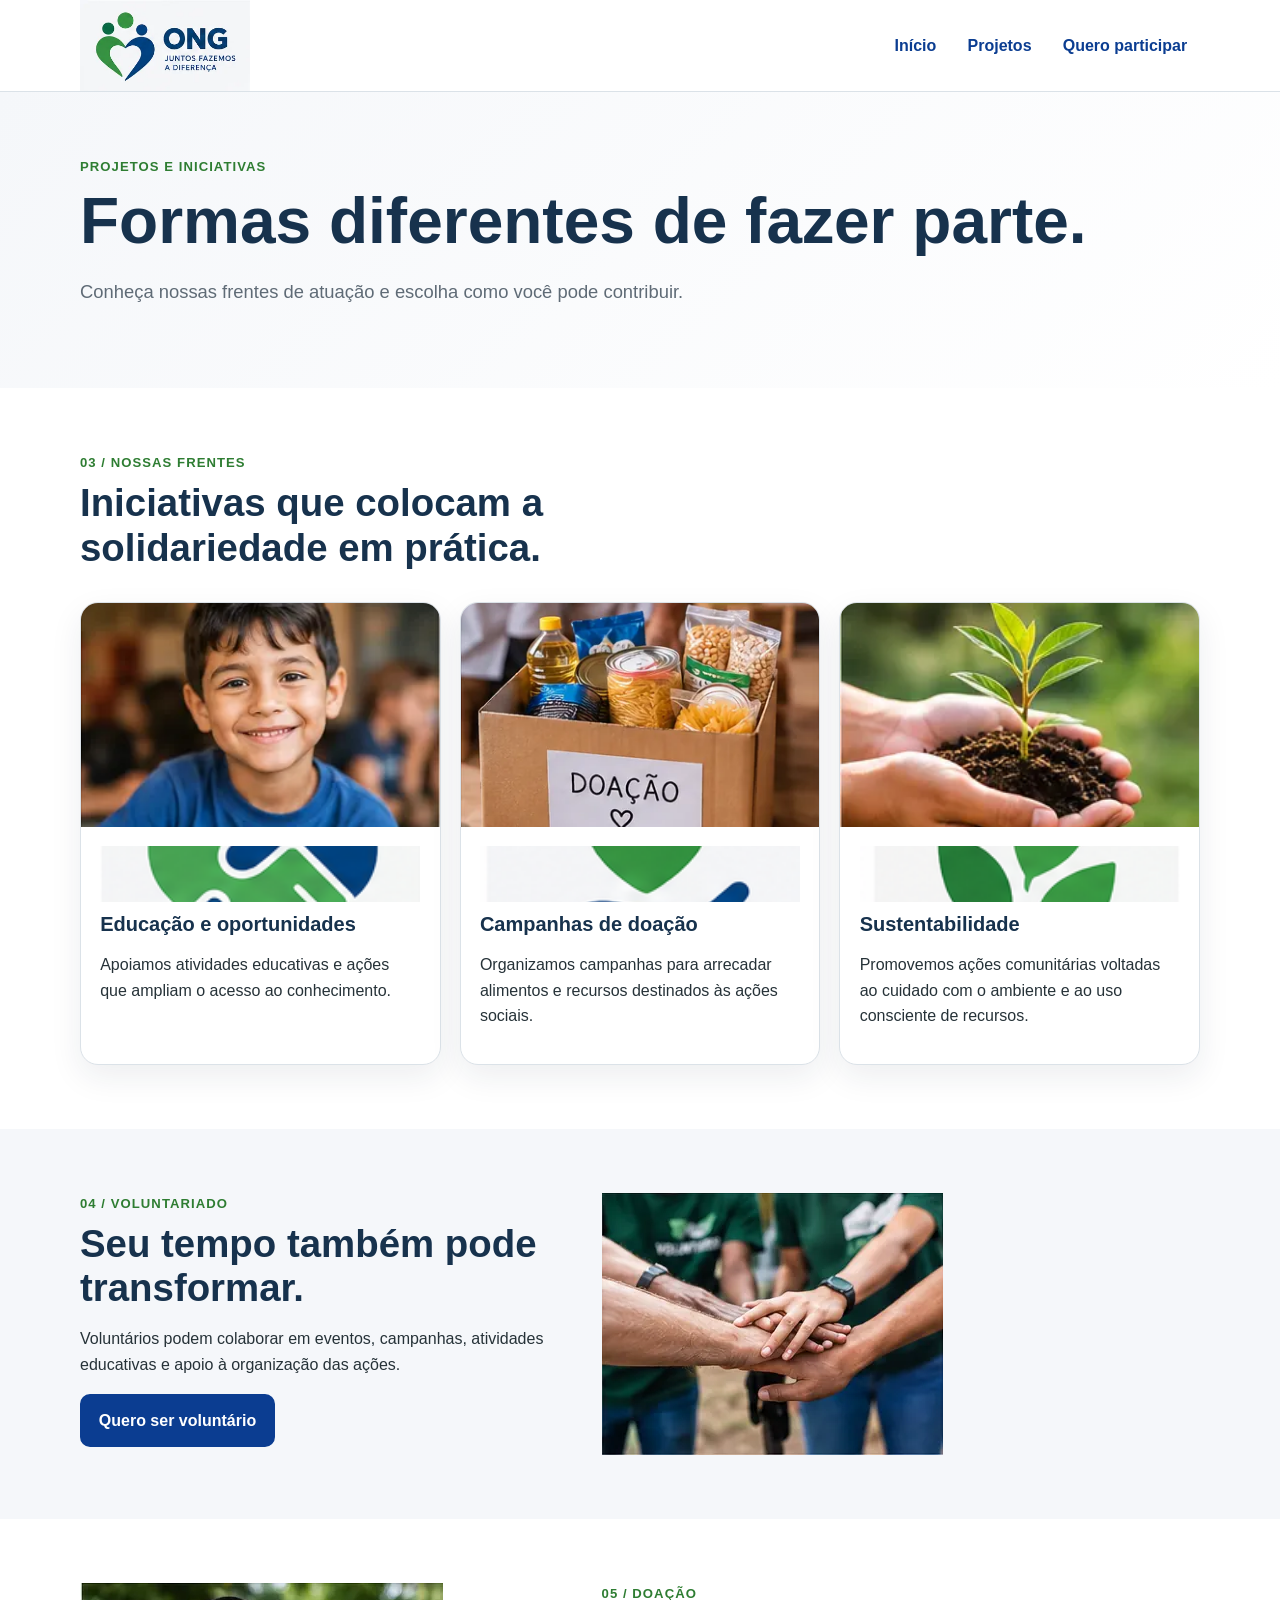
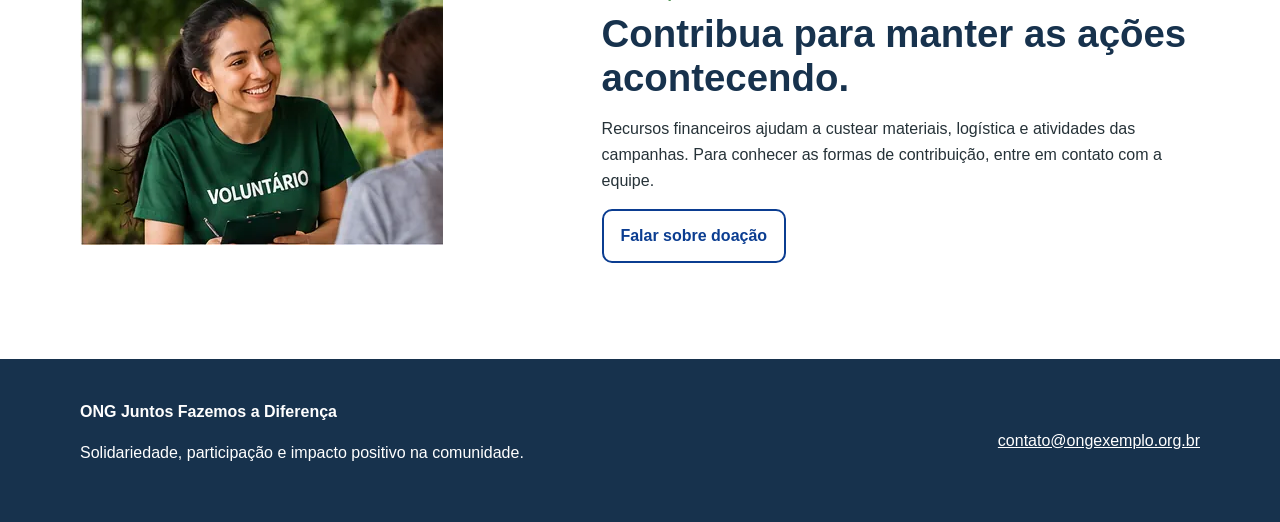
==== projetos.html @ 3ec0fb85 "Primeiro Commit" ====
<!doctype html>
<html lang="pt-BR">
<head>
  <meta charset="utf-8">
  <meta name="viewport" content="width=device-width, initial-scale=1">
  <meta name="description" content="ONG Juntos Fazemos a Diferença: conheça nossos projetos, doe e participe como voluntário.">
  <title>Projetos | ONG Juntos Fazemos a Diferença</title>
  <link rel="icon" href="assets/img/favicon.png" type="image/png">
  <link rel="stylesheet" href="assets/css/style.css">
</head>
<body>
<a class="skip-link" href="#conteudo">Pular para o conteúdo principal</a>
<header class="site-header">
  <div class="container header-inner">
    <a class="brand" href="index.html" aria-label="ONG Juntos Fazemos a Diferença - início">
      <picture><source srcset="assets/img/logo.webp" type="image/webp"><img src="assets/img/logo.png" alt="ONG Juntos Fazemos a Diferença" width="170" height="102"></picture>
    </a>
    <nav class="site-nav" aria-label="Navegação principal">
      <ul>
        <li><a href="index.html" data-page="index">Início</a></li>
        <li><a href="projetos.html" data-page="projetos">Projetos</a></li>
        <li><a href="cadastro.html" data-page="cadastro">Quero participar</a></li>
      </ul>
    </nav>
  </div>
</header>
<main id="conteudo">
<section class="hero" aria-labelledby="titulo-projetos">
  <div class="container">
    <p class="eyebrow">Projetos e iniciativas</p>
    <h1 id="titulo-projetos">Formas diferentes de fazer parte.</h1>
    <p class="lead">Conheça nossas frentes de atuação e escolha como você pode contribuir.</p>
  </div>
</section>

<section class="section" aria-labelledby="projetos-titulo">
  <div class="container">
    <div class="section-heading">
      <p class="eyebrow">03 / Nossas frentes</p>
      <h2 id="projetos-titulo">Iniciativas que colocam a solidariedade em prática.</h2>
    </div>
    <div class="cards">
      <article class="card">
        <picture><source srcset="assets/img/educacao.webp" type="image/webp"><img src="assets/img/educacao.jpg" alt="Criança sorrindo em uma ação de educação" width="293" height="193" loading="lazy"></picture>
        <div class="card-body"><img class="card-icon" src="assets/img/icone-voluntariado.png" alt="" aria-hidden="true"><h3>Educação e oportunidades</h3><p>Apoiamos atividades educativas e ações que ampliam o acesso ao conhecimento.</p></div>
      </article>
      <article class="card">
        <picture><source srcset="assets/img/doacao-alimentos.webp" type="image/webp"><img src="assets/img/doacao-alimentos.jpg" alt="Caixa com alimentos destinada a uma campanha de doação" width="293" height="193" loading="lazy"></picture>
        <div class="card-body"><img class="card-icon" src="assets/img/icone-doacao.png" alt="" aria-hidden="true"><h3>Campanhas de doação</h3><p>Organizamos campanhas para arrecadar alimentos e recursos destinados às ações sociais.</p></div>
      </article>
      <article class="card">
        <picture><source srcset="assets/img/sustentabilidade.webp" type="image/webp"><img src="assets/img/sustentabilidade.jpg" alt="Mudas sendo plantadas como parte de uma ação de sustentabilidade" width="260" height="193" loading="lazy"></picture>
        <div class="card-body"><img class="card-icon" src="assets/img/icone-sustentabilidade.png" alt="" aria-hidden="true"><h3>Sustentabilidade</h3><p>Promovemos ações comunitárias voltadas ao cuidado com o ambiente e ao uso consciente de recursos.</p></div>
      </article>
    </div>
  </div>
</section>

<section class="section alt" aria-labelledby="voluntariado-titulo">
  <div class="container contact-grid">
    <div>
      <p class="eyebrow">04 / Voluntariado</p>
      <h2 id="voluntariado-titulo">Seu tempo também pode transformar.</h2>
      <p>Voluntários podem colaborar em eventos, campanhas, atividades educativas e apoio à organização das ações.</p>
      <a class="button" href="cadastro.html">Quero ser voluntário</a>
    </div>
    <picture><source srcset="assets/img/voluntarios.webp" type="image/webp"><img src="assets/img/voluntarios.jpg" alt="Pessoas voluntárias unindo as mãos durante uma ação coletiva" width="341" height="262" loading="lazy"></picture>
  </div>
</section>

<section class="section" aria-labelledby="doacao-titulo">
  <div class="container contact-grid">
    <picture><source srcset="assets/img/atendimento.webp" type="image/webp"><img src="assets/img/atendimento.jpg" alt="Voluntária conversando com uma pessoa durante atendimento" width="363" height="262" loading="lazy"></picture>
    <div>
      <p class="eyebrow">05 / Doação</p>
      <h2 id="doacao-titulo">Contribua para manter as ações acontecendo.</h2>
      <p>Recursos financeiros ajudam a custear materiais, logística e atividades das campanhas. Para conhecer as formas de contribuição, entre em contato com a equipe.</p>
      <a class="button secondary" href="mailto:doacoes@ongexemplo.org.br">Falar sobre doação</a>
    </div>
  </div>
</section>
</main>
<footer class="site-footer">
  <div class="container footer-grid">
    <div>
      <strong>ONG Juntos Fazemos a Diferença</strong>
      <p>Solidariedade, participação e impacto positivo na comunidade.</p>
    </div>
    <div><a href="mailto:contato@ongexemplo.org.br">contato@ongexemplo.org.br</a></div>
  </div>
</footer>

</body>
</html>
---- assets/css/style.css ----
:root {
  --blue: #0b3d91;
  --green: #2e7d32;
  --green-light: #81c784;
  --sky: #a7d8f0;
  --surface: #f5f7fa;
  --text: #263238;
  --muted: #5f6b76;
  --white: #ffffff;
  --border: #dbe2e8;
  --shadow: 0 12px 32px rgba(25, 43, 60, .08);
  --radius: 18px;
  --max: 1120px;
}

* { box-sizing: border-box; }
html { scroll-behavior: smooth; }
body {
  margin: 0;
  font-family: Arial, Helvetica, sans-serif;
  color: var(--text);
  background: var(--white);
  line-height: 1.6;
}
img { display: block; max-width: 100%; height: auto; }
a { color: var(--blue); }
a:focus-visible, button:focus-visible, input:focus-visible, select:focus-visible, textarea:focus-visible {
  outline: 3px solid var(--sky);
  outline-offset: 3px;
}
.skip-link {
  position: absolute; left: 1rem; top: -5rem; z-index: 100;
  background: var(--blue); color: #fff; padding: .75rem 1rem; border-radius: 8px;
}
.skip-link:focus { top: 1rem; }
.container { width: min(calc(100% - 2rem), var(--max)); margin-inline: auto; }
.site-header { border-bottom: 1px solid var(--border); background: #fff; position: sticky; top: 0; z-index: 50; }
.header-inner { min-height: 78px; display: flex; align-items: center; justify-content: space-between; gap: 1.5rem; }
.brand img { width: 170px; }
.site-nav ul { list-style: none; display: flex; flex-wrap: wrap; gap: .35rem; margin: 0; padding: 0; }
.site-nav a { display: block; padding: .55rem .8rem; border-radius: 8px; text-decoration: none; font-weight: 700; }
.site-nav a:hover, .site-nav a[aria-current="page"] { background: var(--surface); }
main { min-height: 60vh; }
.hero { padding: 4rem 0; background: linear-gradient(135deg, #f5f7fa, #fff); }
.hero-grid { display: grid; grid-template-columns: 1.05fr .95fr; align-items: center; gap: 3rem; }
.eyebrow { margin: 0 0 .5rem; color: var(--green); font-weight: 800; text-transform: uppercase; letter-spacing: .08em; font-size: .82rem; }
h1, h2, h3 { line-height: 1.15; color: #17324d; }
h1 { font-size: clamp(2.2rem, 5vw, 4rem); margin: 0 0 1rem; }
h2 { font-size: clamp(1.7rem, 3vw, 2.5rem); margin: 0 0 .8rem; }
h3 { font-size: 1.25rem; margin: .4rem 0 .5rem; }
.lead { font-size: 1.15rem; color: var(--muted); max-width: 62ch; }
.hero-media img { width: 100%; aspect-ratio: 16/10; object-fit: cover; border-radius: var(--radius); box-shadow: var(--shadow); }
.actions { display: flex; flex-wrap: wrap; gap: .8rem; margin-top: 1.5rem; }
.button { display: inline-block; border: 2px solid var(--blue); background: var(--blue); color: #fff; padding: .75rem 1.05rem; border-radius: 10px; font-weight: 800; text-decoration: none; }
.button.secondary { background: transparent; color: var(--blue); }
.section { padding: 4rem 0; }
.section.alt { background: var(--surface); }
.section-heading { max-width: 720px; margin-bottom: 2rem; }
.cards { display: grid; grid-template-columns: repeat(3, 1fr); gap: 1.2rem; }
.card { background: #fff; border: 1px solid var(--border); border-radius: var(--radius); overflow: hidden; box-shadow: var(--shadow); }
.card img { width: 100%; aspect-ratio: 16/10; object-fit: cover; }
.card-body { padding: 1.2rem; }
.card-icon { width: 56px; height: 56px; object-fit: contain; margin-bottom: .7rem; }
.contact-grid { display: grid; grid-template-columns: .9fr 1.1fr; gap: 2rem; align-items: start; }
address { font-style: normal; background: var(--surface); border: 1px solid var(--border); padding: 1.2rem; border-radius: var(--radius); }
address p { margin: .35rem 0; }
.site-footer { background: #17324d; color: #fff; padding: 2.5rem 0; margin-top: 2rem; }
.footer-grid { display: grid; grid-template-columns: 1fr auto; gap: 2rem; align-items: center; }
.site-footer a { color: #fff; }
.form-wrap { max-width: 900px; margin-inline: auto; }
fieldset { border: 1px solid var(--border); border-radius: var(--radius); padding: 1.25rem; margin: 0 0 1.25rem; background: #fff; }
legend { font-weight: 800; color: var(--blue); padding: 0 .45rem; }
.form-grid { display: grid; grid-template-columns: repeat(2, minmax(0, 1fr)); gap: 1rem; }
.field { display: flex; flex-direction: column; gap: .35rem; }
.field.full { grid-column: 1 / -1; }
label { font-weight: 700; }
input, select, textarea { width: 100%; border: 1px solid #aebbc6; border-radius: 9px; padding: .72rem .8rem; font: inherit; color: var(--text); background: #fff; }
input:invalid:not(:placeholder-shown), select:invalid:not(:focus) { border-color: #b42318; }
.help { margin: 0; font-size: .86rem; color: var(--muted); }
.status { margin-top: 1rem; padding: .9rem 1rem; border-radius: 10px; background: #edf7ee; color: #1b5e20; }
.note { color: var(--muted); font-size: .9rem; }
@media (max-width: 820px) {
  .header-inner, .footer-grid { align-items: flex-start; flex-direction: column; padding-block: 1rem; }
  .hero-grid, .contact-grid { grid-template-columns: 1fr; }
  .cards { grid-template-columns: 1fr; }
  .form-grid { grid-template-columns: 1fr; }
  .field.full { grid-column: auto; }
}
@media (prefers-reduced-motion: reduce) { html { scroll-behavior: auto; } }
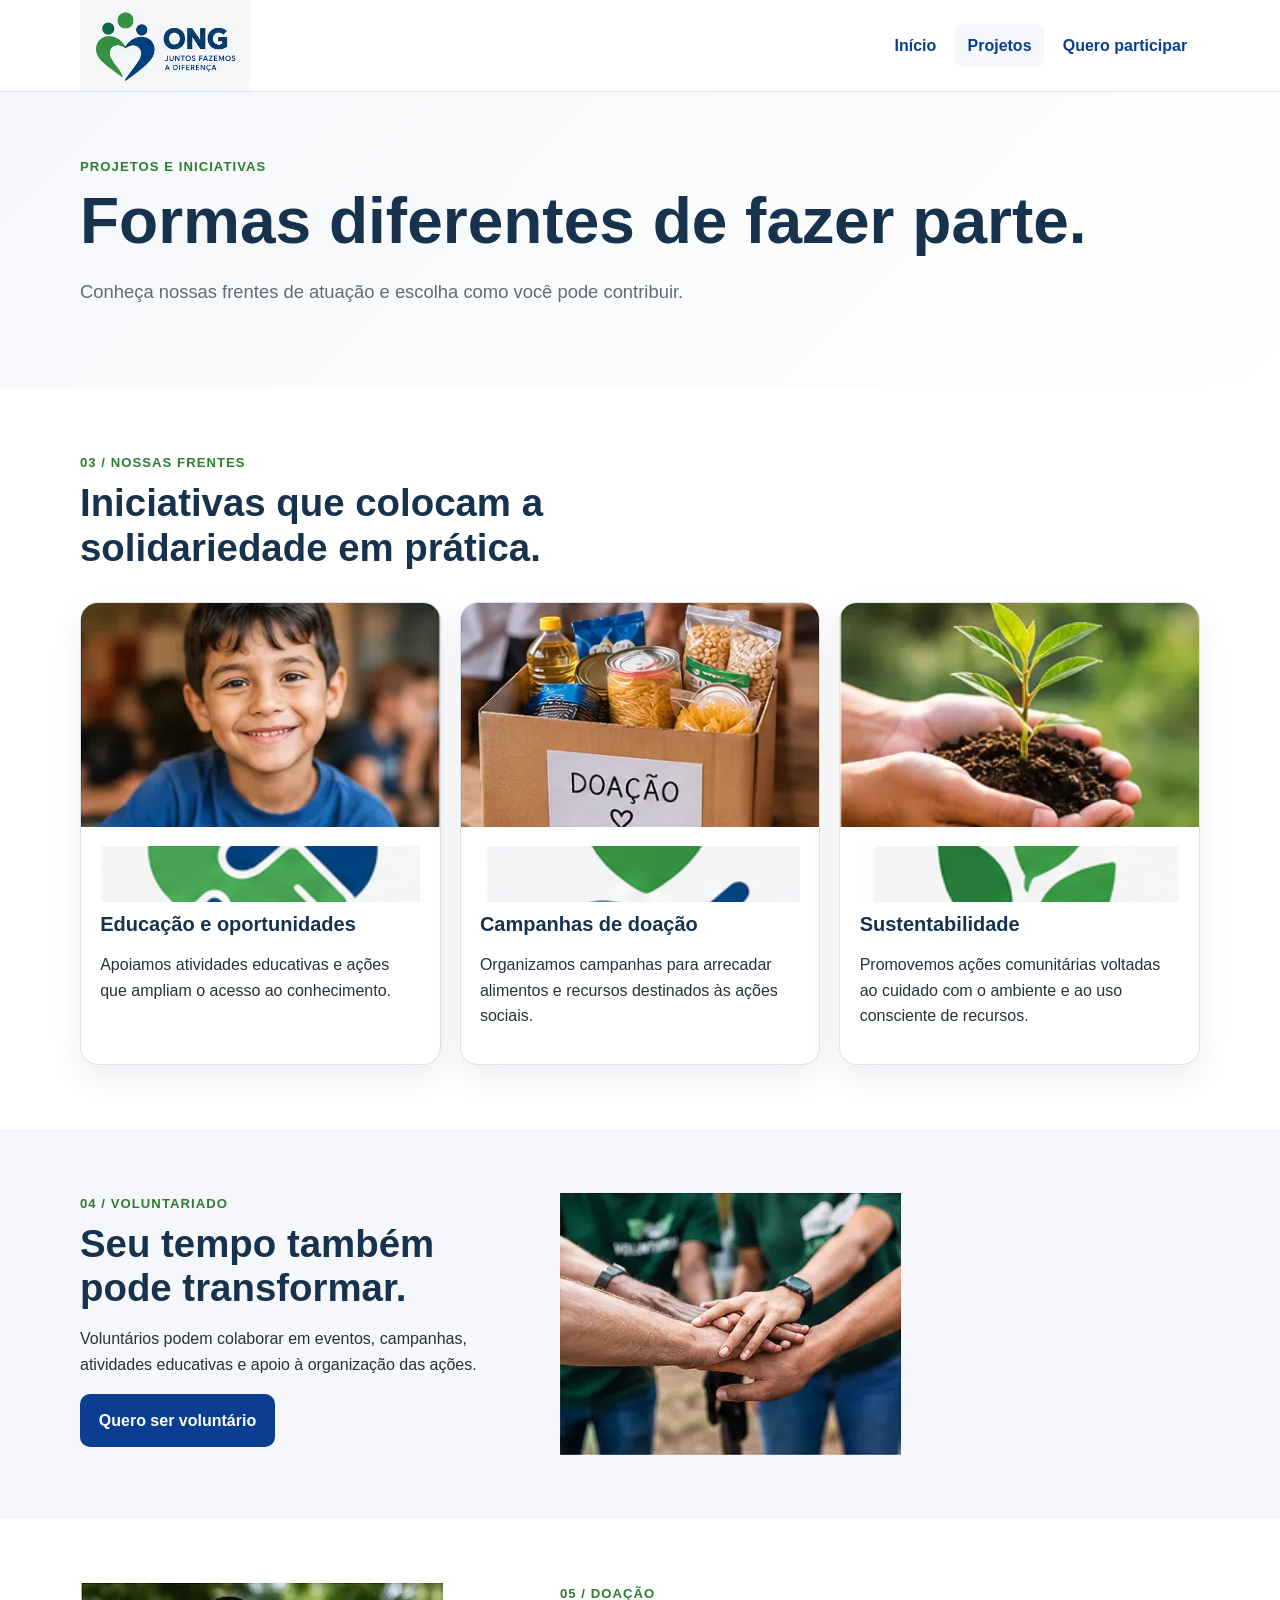
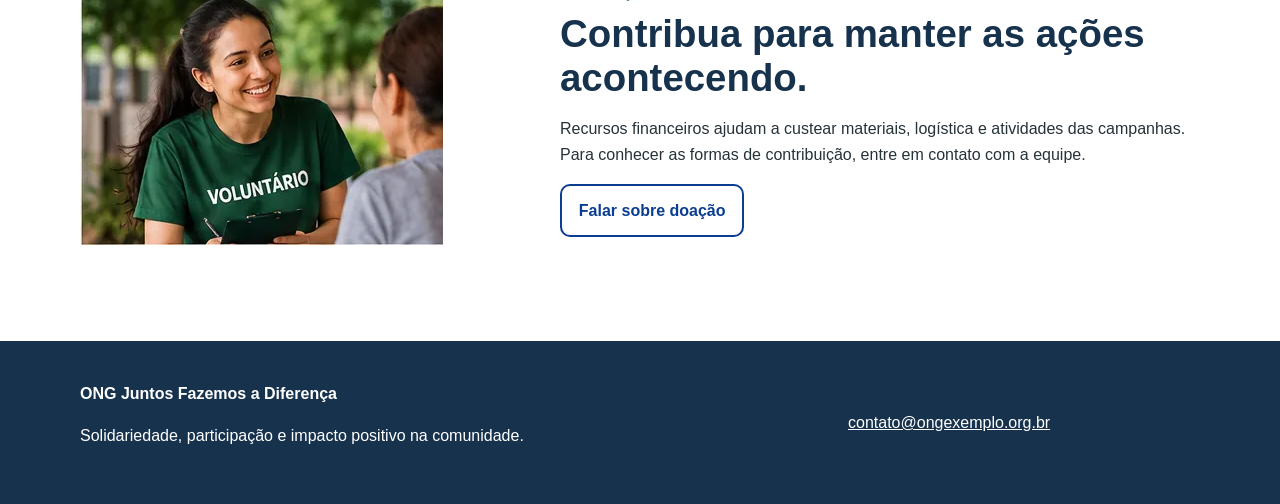
==== commit 553bcc74: "Update: cria arquivo .js e adiciona código em projetos.html" ====
--- a/projetos.html
+++ b/projetos.html
@@ -24,7 +24,7 @@
     </nav>
   </div>
 </header>
-<main id="conteudo">
+<main id="conteudo" data-page="projetos">
 <section class="hero" aria-labelledby="titulo-projetos">
   <div class="container">
     <p class="eyebrow">Projetos e iniciativas</p>
@@ -39,20 +39,8 @@
       <p class="eyebrow">03 / Nossas frentes</p>
       <h2 id="projetos-titulo">Iniciativas que colocam a solidariedade em prática.</h2>
     </div>
-    <div class="cards">
-      <article class="card">
-        <picture><source srcset="assets/img/educacao.webp" type="image/webp"><img src="assets/img/educacao.jpg" alt="Criança sorrindo em uma ação de educação" width="293" height="193" loading="lazy"></picture>
-        <div class="card-body"><img class="card-icon" src="assets/img/icone-voluntariado.png" alt="" aria-hidden="true"><h3>Educação e oportunidades</h3><p>Apoiamos atividades educativas e ações que ampliam o acesso ao conhecimento.</p></div>
-      </article>
-      <article class="card">
-        <picture><source srcset="assets/img/doacao-alimentos.webp" type="image/webp"><img src="assets/img/doacao-alimentos.jpg" alt="Caixa com alimentos destinada a uma campanha de doação" width="293" height="193" loading="lazy"></picture>
-        <div class="card-body"><img class="card-icon" src="assets/img/icone-doacao.png" alt="" aria-hidden="true"><h3>Campanhas de doação</h3><p>Organizamos campanhas para arrecadar alimentos e recursos destinados às ações sociais.</p></div>
-      </article>
-      <article class="card">
-        <picture><source srcset="assets/img/sustentabilidade.webp" type="image/webp"><img src="assets/img/sustentabilidade.jpg" alt="Mudas sendo plantadas como parte de uma ação de sustentabilidade" width="260" height="193" loading="lazy"></picture>
-        <div class="card-body"><img class="card-icon" src="assets/img/icone-sustentabilidade.png" alt="" aria-hidden="true"><h3>Sustentabilidade</h3><p>Promovemos ações comunitárias voltadas ao cuidado com o ambiente e ao uso consciente de recursos.</p></div>
-      </article>
-    </div>
+    <div class="cards" id="lista-projetos"></div>
+    <noscript><p>Ative o JavaScript para ver a lista de projetos.</p></noscript>
   </div>
 </section>
 
@@ -90,5 +78,20 @@
   </div>
 </footer>
 
+<template id="tpl-projeto">
+  <article class="card">
+    <picture>
+      <source type="image/webp">
+      <img class="card-foto" height="193" loading="lazy" alt="">
+    </picture>
+    <div class="card-body">
+      <img class="card-icon" alt="" aria-hidden="true">
+      <h3></h3>
+      <p></p>
+    </div>
+  </article>
+</template>
+
+<script src="assets/js/templates.js" defer></script>
 </body>
-</html>
+</html>
--- a/assets/css/style.css
+++ b/assets/css/style.css
@@ -1,5 +1,7 @@
-
 :root {
+  /* ================================
+     DESIGN SYSTEM — CORES
+     ================================ */
   --blue: #0b3d91;
   --green: #2e7d32;
   --green-light: #81c784;
@@ -9,13 +11,23 @@
   --muted: #5f6b76;
   --white: #ffffff;
   --border: #dbe2e8;
-  --shadow: 0 12px 32px rgba(25, 43, 60, .08);
+
+  /* ================================
+     DESIGN SYSTEM — ESTRUTURA
+     ================================ */
+  --shadow: 0 12px 32px rgba(25, 43, 60, 0.08);
   --radius: 18px;
   --max: 1120px;
 }
 
-* { box-sizing: border-box; }
-html { scroll-behavior: smooth; }
+* {
+  box-sizing: border-box;
+}
+
+html {
+  scroll-behavior: smooth;
+}
+
 body {
   margin: 0;
   font-family: Arial, Helvetica, sans-serif;
@@ -23,68 +35,643 @@
   background: var(--white);
   line-height: 1.6;
 }
-img { display: block; max-width: 100%; height: auto; }
-a { color: var(--blue); }
-a:focus-visible, button:focus-visible, input:focus-visible, select:focus-visible, textarea:focus-visible {
+
+img {
+  display: block;
+  max-width: 100%;
+  height: auto;
+}
+
+a {
+  color: var(--blue);
+}
+
+/* ================================
+   ACESSIBILIDADE
+   ================================ */
+
+a:focus-visible,
+button:focus-visible,
+input:focus-visible,
+select:focus-visible,
+textarea:focus-visible {
   outline: 3px solid var(--sky);
   outline-offset: 3px;
 }
+
 .skip-link {
-  position: absolute; left: 1rem; top: -5rem; z-index: 100;
-  background: var(--blue); color: #fff; padding: .75rem 1rem; border-radius: 8px;
-}
-.skip-link:focus { top: 1rem; }
-.container { width: min(calc(100% - 2rem), var(--max)); margin-inline: auto; }
-.site-header { border-bottom: 1px solid var(--border); background: #fff; position: sticky; top: 0; z-index: 50; }
-.header-inner { min-height: 78px; display: flex; align-items: center; justify-content: space-between; gap: 1.5rem; }
-.brand img { width: 170px; }
-.site-nav ul { list-style: none; display: flex; flex-wrap: wrap; gap: .35rem; margin: 0; padding: 0; }
-.site-nav a { display: block; padding: .55rem .8rem; border-radius: 8px; text-decoration: none; font-weight: 700; }
-.site-nav a:hover, .site-nav a[aria-current="page"] { background: var(--surface); }
-main { min-height: 60vh; }
-.hero { padding: 4rem 0; background: linear-gradient(135deg, #f5f7fa, #fff); }
-.hero-grid { display: grid; grid-template-columns: 1.05fr .95fr; align-items: center; gap: 3rem; }
-.eyebrow { margin: 0 0 .5rem; color: var(--green); font-weight: 800; text-transform: uppercase; letter-spacing: .08em; font-size: .82rem; }
-h1, h2, h3 { line-height: 1.15; color: #17324d; }
-h1 { font-size: clamp(2.2rem, 5vw, 4rem); margin: 0 0 1rem; }
-h2 { font-size: clamp(1.7rem, 3vw, 2.5rem); margin: 0 0 .8rem; }
-h3 { font-size: 1.25rem; margin: .4rem 0 .5rem; }
-.lead { font-size: 1.15rem; color: var(--muted); max-width: 62ch; }
-.hero-media img { width: 100%; aspect-ratio: 16/10; object-fit: cover; border-radius: var(--radius); box-shadow: var(--shadow); }
-.actions { display: flex; flex-wrap: wrap; gap: .8rem; margin-top: 1.5rem; }
-.button { display: inline-block; border: 2px solid var(--blue); background: var(--blue); color: #fff; padding: .75rem 1.05rem; border-radius: 10px; font-weight: 800; text-decoration: none; }
-.button.secondary { background: transparent; color: var(--blue); }
-.section { padding: 4rem 0; }
-.section.alt { background: var(--surface); }
-.section-heading { max-width: 720px; margin-bottom: 2rem; }
-.cards { display: grid; grid-template-columns: repeat(3, 1fr); gap: 1.2rem; }
-.card { background: #fff; border: 1px solid var(--border); border-radius: var(--radius); overflow: hidden; box-shadow: var(--shadow); }
-.card img { width: 100%; aspect-ratio: 16/10; object-fit: cover; }
-.card-body { padding: 1.2rem; }
-.card-icon { width: 56px; height: 56px; object-fit: contain; margin-bottom: .7rem; }
-.contact-grid { display: grid; grid-template-columns: .9fr 1.1fr; gap: 2rem; align-items: start; }
-address { font-style: normal; background: var(--surface); border: 1px solid var(--border); padding: 1.2rem; border-radius: var(--radius); }
-address p { margin: .35rem 0; }
-.site-footer { background: #17324d; color: #fff; padding: 2.5rem 0; margin-top: 2rem; }
-.footer-grid { display: grid; grid-template-columns: 1fr auto; gap: 2rem; align-items: center; }
-.site-footer a { color: #fff; }
-.form-wrap { max-width: 900px; margin-inline: auto; }
-fieldset { border: 1px solid var(--border); border-radius: var(--radius); padding: 1.25rem; margin: 0 0 1.25rem; background: #fff; }
-legend { font-weight: 800; color: var(--blue); padding: 0 .45rem; }
-.form-grid { display: grid; grid-template-columns: repeat(2, minmax(0, 1fr)); gap: 1rem; }
-.field { display: flex; flex-direction: column; gap: .35rem; }
-.field.full { grid-column: 1 / -1; }
-label { font-weight: 700; }
-input, select, textarea { width: 100%; border: 1px solid #aebbc6; border-radius: 9px; padding: .72rem .8rem; font: inherit; color: var(--text); background: #fff; }
-input:invalid:not(:placeholder-shown), select:invalid:not(:focus) { border-color: #b42318; }
-.help { margin: 0; font-size: .86rem; color: var(--muted); }
-.status { margin-top: 1rem; padding: .9rem 1rem; border-radius: 10px; background: #edf7ee; color: #1b5e20; }
-.note { color: var(--muted); font-size: .9rem; }
-@media (max-width: 820px) {
-  .header-inner, .footer-grid { align-items: flex-start; flex-direction: column; padding-block: 1rem; }
-  .hero-grid, .contact-grid { grid-template-columns: 1fr; }
-  .cards { grid-template-columns: 1fr; }
-  .form-grid { grid-template-columns: 1fr; }
-  .field.full { grid-column: auto; }
-}
-@media (prefers-reduced-motion: reduce) { html { scroll-behavior: auto; } }
+  position: absolute;
+  left: 1rem;
+  top: -5rem;
+  z-index: 100;
+  background: var(--blue);
+  color: var(--white);
+  padding: 0.75rem 1rem;
+  border-radius: 8px;
+}
+
+.skip-link:focus {
+  top: 1rem;
+}
+
+/* ================================
+   ESTRUTURA GERAL
+   ================================ */
+
+.container {
+  width: min(calc(100% - 2rem), var(--max));
+  margin-inline: auto;
+}
+
+main {
+  min-height: 60vh;
+}
+
+/* ================================
+   HEADER
+   ================================ */
+
+.site-header {
+  border-bottom: 1px solid var(--border);
+  background: var(--white);
+  position: sticky;
+  top: 0;
+  z-index: 50;
+}
+
+.header-inner {
+  min-height: 78px;
+  display: flex;
+  align-items: center;
+  justify-content: space-between;
+  gap: 1.5rem;
+}
+
+.brand img {
+  width: 170px;
+}
+
+.site-nav ul {
+  list-style: none;
+  display: flex;
+  flex-wrap: wrap;
+  gap: 0.35rem;
+  margin: 0;
+  padding: 0;
+}
+
+.site-nav a {
+  display: block;
+  padding: 0.55rem 0.8rem;
+  border-radius: 8px;
+  text-decoration: none;
+  font-weight: 700;
+}
+
+.site-nav a:hover,
+.site-nav a[aria-current="page"] {
+  background: var(--surface);
+}
+
+/* ================================
+   TIPOGRAFIA
+   ================================ */
+
+h1,
+h2,
+h3 {
+  line-height: 1.15;
+  color: #17324d;
+}
+
+h1 {
+  font-size: clamp(2.2rem, 5vw, 4rem);
+  margin: 0 0 1rem;
+}
+
+h2 {
+  font-size: clamp(1.7rem, 3vw, 2.5rem);
+  margin: 0 0 0.8rem;
+}
+
+h3 {
+  font-size: 1.25rem;
+  margin: 0.4rem 0 0.5rem;
+}
+
+.eyebrow {
+  margin: 0 0 0.5rem;
+  color: var(--green);
+  font-weight: 800;
+  text-transform: uppercase;
+  letter-spacing: 0.08em;
+  font-size: 0.82rem;
+}
+
+.lead {
+  font-size: 1.15rem;
+  color: var(--muted);
+  max-width: 62ch;
+}
+
+/* ================================
+   HERO
+   GRID: 12 COLUNAS
+   ================================ */
+
+.hero {
+  padding: 4rem 0;
+  background: linear-gradient(135deg, #f5f7fa, #fff);
+}
+
+.hero-grid {
+  display: grid;
+
+  /* Arquitetura principal de 12 colunas */
+  grid-template-columns: repeat(12, minmax(0, 1fr));
+
+  align-items: center;
+  gap: 3rem;
+}
+
+/* Conteúdo textual: 7 das 12 colunas */
+.hero-grid > :first-child {
+  grid-column: span 7;
+}
+
+/* Imagem: 5 das 12 colunas */
+.hero-media {
+  grid-column: span 5;
+}
+
+.hero-media img {
+  width: 100%;
+  aspect-ratio: 16 / 10;
+  object-fit: cover;
+  border-radius: var(--radius);
+  box-shadow: var(--shadow);
+}
+
+/* ================================
+   BOTÕES
+   ================================ */
+
+.actions {
+  display: flex;
+  flex-wrap: wrap;
+  gap: 0.8rem;
+  margin-top: 1.5rem;
+}
+
+.button {
+  display: inline-block;
+  border: 2px solid var(--blue);
+  background: var(--blue);
+  color: var(--white);
+  padding: 0.75rem 1.05rem;
+  border-radius: 10px;
+  font-weight: 800;
+  text-decoration: none;
+}
+
+.button.secondary {
+  background: transparent;
+  color: var(--blue);
+}
+
+/* ================================
+   SEÇÕES
+   ================================ */
+
+.section {
+  padding: 4rem 0;
+}
+
+.section.alt {
+  background: var(--surface);
+}
+
+.section-heading {
+  max-width: 720px;
+  margin-bottom: 2rem;
+}
+
+/* ================================
+   CARDS
+   GRID: 12 COLUNAS
+   Cada card ocupa 4 colunas
+   ================================ */
+
+.cards {
+  display: grid;
+  grid-template-columns: repeat(12, minmax(0, 1fr));
+  gap: 1.2rem;
+}
+
+.card {
+  grid-column: span 4;
+  background: var(--white);
+  border: 1px solid var(--border);
+  border-radius: var(--radius);
+  overflow: hidden;
+  box-shadow: var(--shadow);
+}
+
+.card img {
+  width: 100%;
+  aspect-ratio: 16 / 10;
+  object-fit: cover;
+}
+
+.card-body {
+  padding: 1.2rem;
+}
+
+.card-icon {
+  width: 56px;
+  height: 56px;
+  object-fit: contain;
+  margin-bottom: 0.7rem;
+}
+
+/* ================================
+   CONTATO
+   GRID: 12 COLUNAS
+   ================================ */
+
+.contact-grid {
+  display: grid;
+  grid-template-columns: repeat(12, minmax(0, 1fr));
+  gap: 2rem;
+  align-items: start;
+}
+
+/* Primeiro bloco: 5 colunas */
+.contact-grid > :first-child {
+  grid-column: span 5;
+}
+
+/* Segundo bloco: 7 colunas */
+.contact-grid > :last-child {
+  grid-column: span 7;
+}
+
+address {
+  font-style: normal;
+  background: var(--surface);
+  border: 1px solid var(--border);
+  padding: 1.2rem;
+  border-radius: var(--radius);
+}
+
+address p {
+  margin: 0.35rem 0;
+}
+
+/* ================================
+   FOOTER
+   GRID: 12 COLUNAS
+   ================================ */
+
+.site-footer {
+  background: #17324d;
+  color: var(--white);
+  padding: 2.5rem 0;
+  margin-top: 2rem;
+}
+
+.footer-grid {
+  display: grid;
+  grid-template-columns: repeat(12, minmax(0, 1fr));
+  gap: 2rem;
+  align-items: center;
+}
+
+.footer-grid > :first-child {
+  grid-column: span 8;
+}
+
+.footer-grid > :last-child {
+  grid-column: span 4;
+}
+
+.site-footer a {
+  color: var(--white);
+}
+
+/* ================================
+   FORMULÁRIO
+   GRID: 12 COLUNAS
+   ================================ */
+
+.form-wrap {
+  max-width: 900px;
+  margin-inline: auto;
+}
+
+fieldset {
+  border: 1px solid var(--border);
+  border-radius: var(--radius);
+  padding: 1.25rem;
+  margin: 0 0 1.25rem;
+  background: var(--white);
+}
+
+legend {
+  font-weight: 800;
+  color: var(--blue);
+  padding: 0 0.45rem;
+}
+
+.form-grid {
+  display: grid;
+  grid-template-columns: repeat(12, minmax(0, 1fr));
+  gap: 1rem;
+}
+
+/*
+  Campo padrão = 6 colunas
+  Campo full = 12 colunas
+*/
+
+.field {
+  grid-column: span 6;
+  display: flex;
+  flex-direction: column;
+  gap: 0.35rem;
+}
+
+.field.full {
+  grid-column: 1 / -1;
+}
+
+label {
+  font-weight: 700;
+}
+
+input,
+select,
+textarea {
+  width: 100%;
+  border: 1px solid #aebbc6;
+  border-radius: 9px;
+  padding: 0.72rem 0.8rem;
+  font: inherit;
+  color: var(--text);
+  background: var(--white);
+}
+
+input:invalid:not(:placeholder-shown),
+select:invalid:not(:focus) {
+  border-color: #b42318;
+}
+
+.help {
+  margin: 0;
+  font-size: 0.86rem;
+  color: var(--muted);
+}
+
+.status {
+  margin-top: 1rem;
+  padding: 0.9rem 1rem;
+  border-radius: 10px;
+  background: #edf7ee;
+  color: #1b5e20;
+}
+
+.note {
+  color: var(--muted);
+  font-size: 0.9rem;
+}
+
+/* =========================================================
+   BREAKPOINT 1 — DESKTOP MÉDIO
+   Até 1200px
+   Redução de gaps para melhor aproveitamento horizontal
+   ========================================================= */
+
+@media (max-width: 1200px) {
+  .hero-grid,
+  .contact-grid,
+  .cards,
+  .footer-grid,
+  .form-grid {
+    gap: 1.75rem;
+  }
+
+  .hero {
+    padding: 3.5rem 0;
+  }
+
+  .section {
+    padding: 3.5rem 0;
+  }
+}
+
+/* =========================================================
+   BREAKPOINT 2 — TABLET / NOTEBOOK
+   Até 992px
+   Hero passa para distribuição 7/5 mais compacta
+   ========================================================= */
+
+@media (max-width: 992px) {
+  .hero-grid {
+    gap: 2rem;
+  }
+
+  .hero-grid > :first-child {
+    grid-column: span 7;
+  }
+
+  .hero-media {
+    grid-column: span 5;
+  }
+
+  .card {
+    grid-column: span 6;
+  }
+
+  .contact-grid > :first-child {
+    grid-column: span 5;
+  }
+
+  .contact-grid > :last-child {
+    grid-column: span 7;
+  }
+
+  .footer-grid > :first-child {
+    grid-column: span 7;
+  }
+
+  .footer-grid > :last-child {
+    grid-column: span 5;
+  }
+}
+
+/* =========================================================
+   BREAKPOINT 3 — TABLET VERTICAL
+   Até 768px
+   Estruturas principais passam para uma coluna
+   ========================================================= */
+
+@media (max-width: 768px) {
+  .header-inner {
+    align-items: flex-start;
+    flex-direction: column;
+    padding-block: 1rem;
+  }
+
+  .hero-grid,
+  .contact-grid {
+    grid-template-columns: 1fr;
+  }
+
+  .hero-grid > :first-child,
+  .hero-media,
+  .contact-grid > :first-child,
+  .contact-grid > :last-child {
+    grid-column: 1 / -1;
+  }
+
+  .cards {
+    grid-template-columns: repeat(2, minmax(0, 1fr));
+  }
+
+  .card {
+    grid-column: span 1;
+  }
+
+  .form-grid {
+    grid-template-columns: repeat(2, minmax(0, 1fr));
+  }
+
+  .field {
+    grid-column: span 1;
+  }
+
+  .field.full {
+    grid-column: 1 / -1;
+  }
+
+  .footer-grid {
+    grid-template-columns: 1fr;
+  }
+
+  .footer-grid > :first-child,
+  .footer-grid > :last-child {
+    grid-column: 1 / -1;
+  }
+
+  .hero {
+    padding: 3rem 0;
+  }
+
+  .section {
+    padding: 3rem 0;
+  }
+}
+
+/* =========================================================
+   BREAKPOINT 4 — SMARTPHONES
+   Até 576px
+   Cards e formulário passam para uma coluna
+   ========================================================= */
+
+@media (max-width: 576px) {
+  .container {
+    width: min(calc(100% - 1.5rem), var(--max));
+  }
+
+  .site-nav ul {
+    flex-direction: column;
+    width: 100%;
+  }
+
+  .site-nav a {
+    width: 100%;
+  }
+
+  .hero {
+    padding: 2.5rem 0;
+  }
+
+  .section {
+    padding: 2.5rem 0;
+  }
+
+  .cards,
+  .form-grid {
+    grid-template-columns: 1fr;
+  }
+
+  .card,
+  .field,
+  .field.full {
+    grid-column: 1 / -1;
+  }
+
+  .actions {
+    flex-direction: column;
+    align-items: stretch;
+  }
+
+  .button {
+    text-align: center;
+  }
+
+  .footer-grid {
+    gap: 1.25rem;
+  }
+}
+
+/* =========================================================
+   BREAKPOINT 5 — SMARTPHONES PEQUENOS
+   Até 400px
+   Ajustes finais de densidade e tipografia
+   ========================================================= */
+
+@media (max-width: 400px) {
+  .container {
+    width: min(calc(100% - 1rem), var(--max));
+  }
+
+  h1 {
+    font-size: 2.1rem;
+  }
+
+  h2 {
+    font-size: 1.65rem;
+  }
+
+  h3 {
+    font-size: 1.15rem;
+  }
+
+  .lead {
+    font-size: 1rem;
+  }
+
+  .hero-media img {
+    border-radius: 12px;
+  }
+
+  fieldset {
+    padding: 1rem;
+    border-radius: 14px;
+  }
+
+  .card {
+    border-radius: 14px;
+  }
+}
+
+/* =========================================================
+   ACESSIBILIDADE — REDUÇÃO DE MOVIMENTO
+   ========================================================= */
+
+@media (prefers-reduced-motion: reduce) {
+  html {
+    scroll-behavior: auto;
+  }
+}
